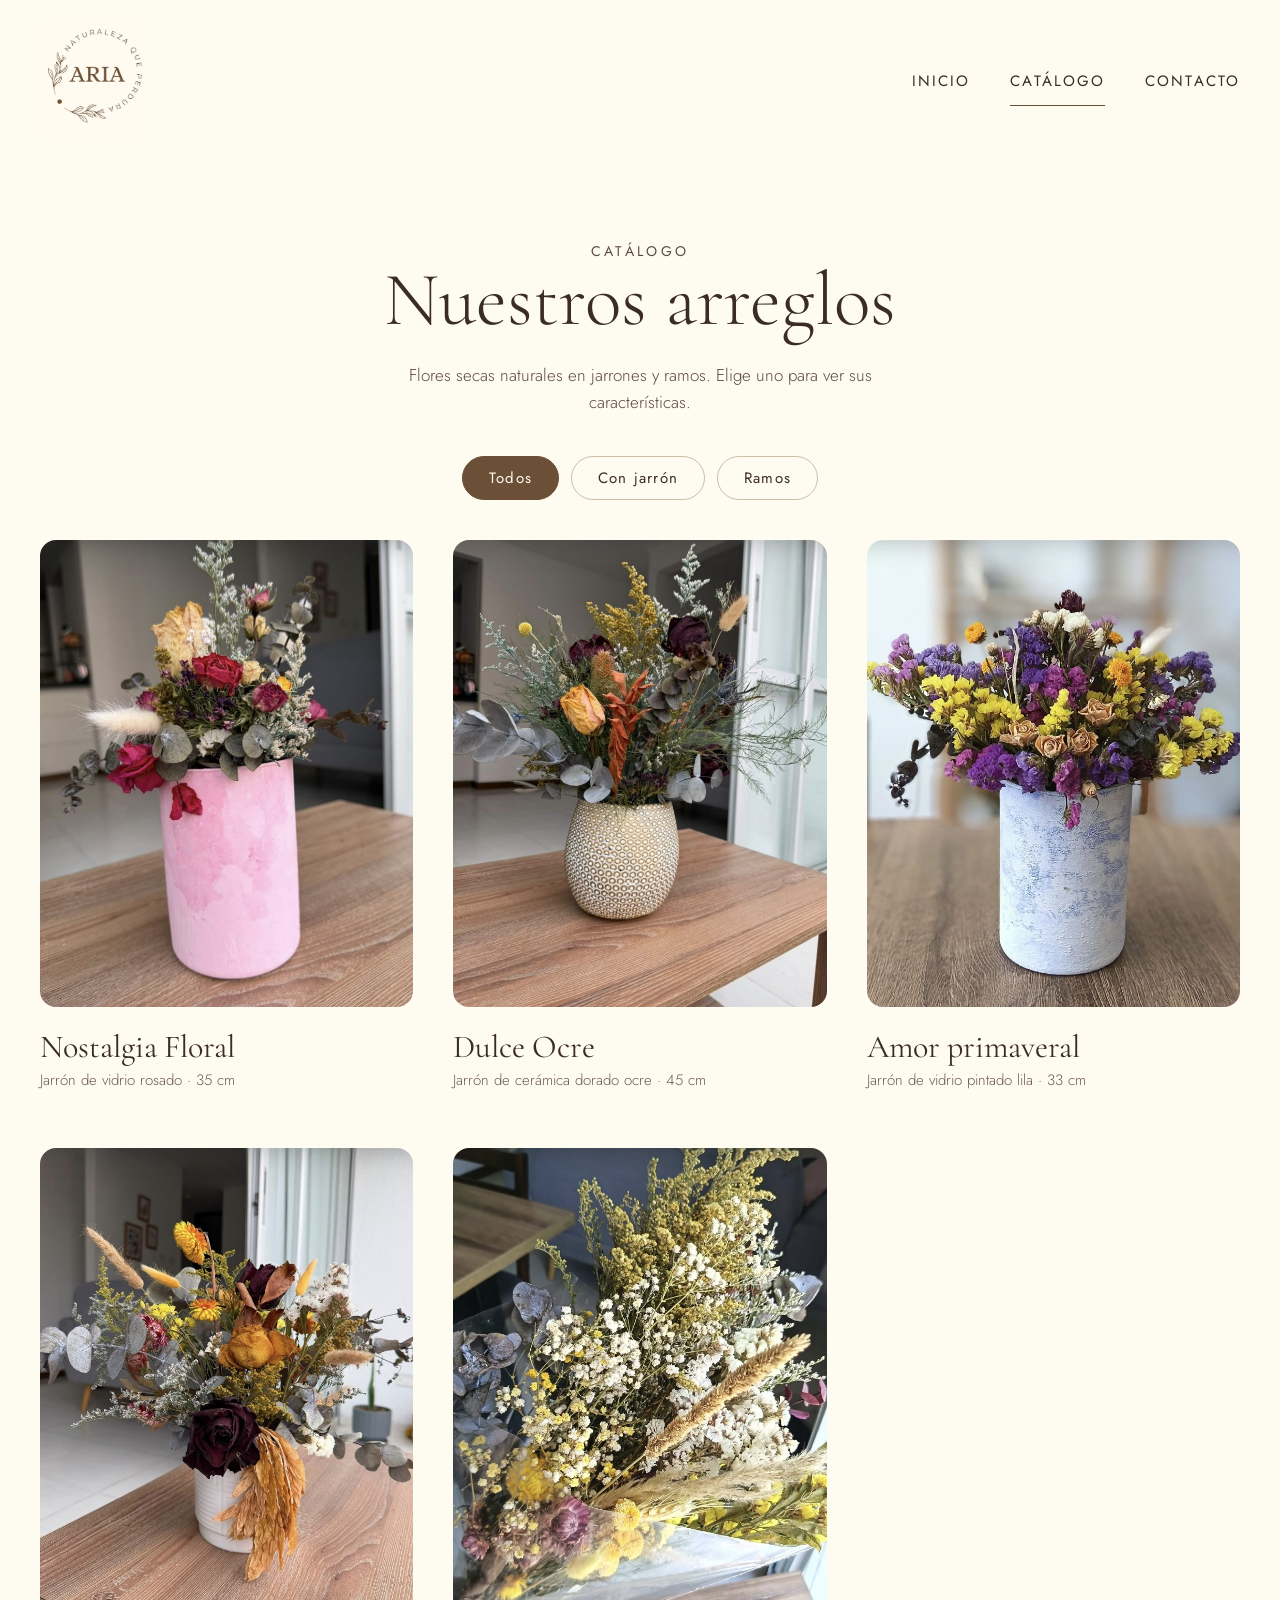
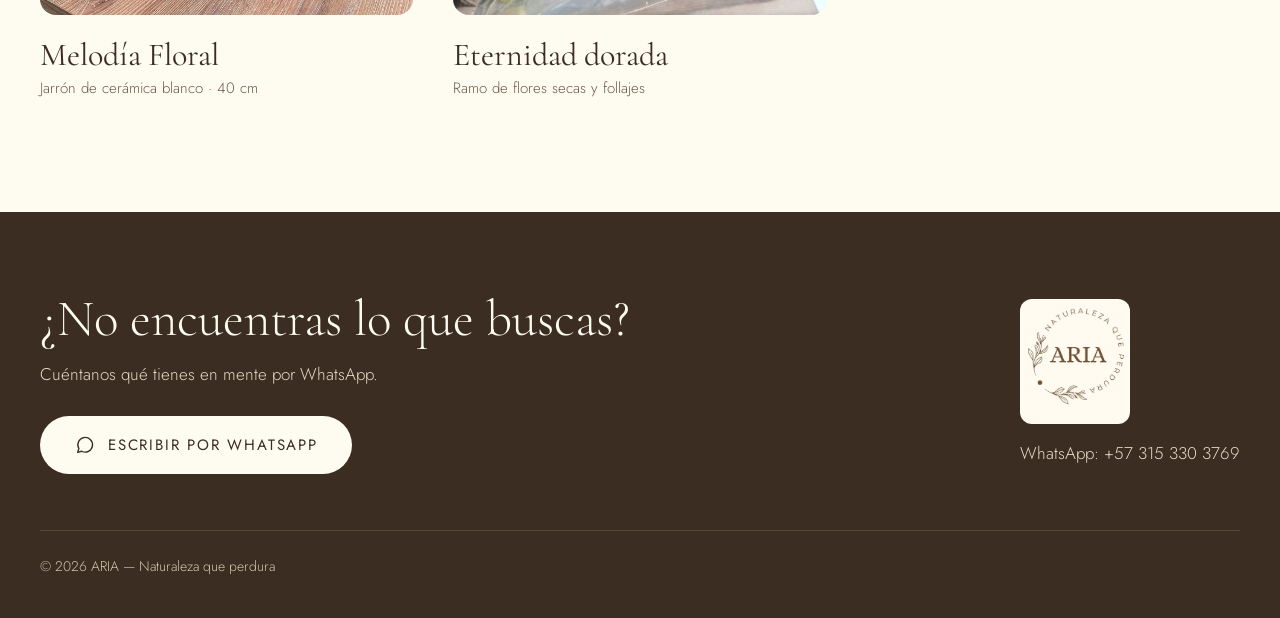
==== public/catalogo.html @ e8433ed2 "firts commit" ====
<!doctype html>
<html lang="es">

<head>
  <meta charset="utf-8">
  <meta name="viewport" content="width=device-width, initial-scale=1">
  <title>Catálogo — ARIA</title>
  <meta name="description" content="Arreglos de flores secas naturales en jarrones y ramos.">
  <meta property="og:type" content="website">
  <meta property="og:site_name" content="ARIA">
  <meta property="og:title" content="Catálogo — ARIA">
  <meta property="og:description" content="Arreglos de flores secas naturales en jarrones y ramos.">
  <meta property="og:image" content="https://TU-DOMINIO.vercel.app/img/nostalgia-floral.jpg">
  <meta property="og:url" content="https://TU-DOMINIO.vercel.app/catalogo.html">
  <meta name="twitter:card" content="summary_large_image">
  <link rel="icon" href="img/aria-logo.png">
  <link rel="preconnect" href="https://fonts.googleapis.com">
  <link rel="preconnect" href="https://fonts.gstatic.com" crossorigin>
  <link rel="stylesheet"
    href="https://fonts.googleapis.com/css2?family=Cormorant+Garamond:ital,wght@0,300;0,400;0,500;1,300;1,400&family=Jost:wght@300;400;500&display=swap">
  <link rel="stylesheet" href="styles.css">
</head>

<body>
  <header class="wrap site-header">
    <a class="logo" href="index.html" aria-label="ARIA, inicio"><img src="img/aria-logo.png" alt=""></a>
    <nav class="nav" aria-label="Principal">
      <a href="index.html">Inicio</a>
      <a href="catalogo.html" class="on">Catálogo</a>
      <a href="#contacto">Contacto</a>
    </nav>
  </header>
  <main>
    <section class="wrap page-title">
      <p class="eyebrow">Catálogo</p>
      <h1>Nuestros arreglos</h1>
      <p>Flores secas naturales en jarrones y ramos. Elige uno para ver sus características.</p>
    </section>
    <div class="wrap chips" role="group" aria-label="Filtrar por tipo">
      <button class="chip" type="button" data-f="todos" aria-pressed="true">Todos</button>
      <button class="chip" type="button" data-f="jarron" aria-pressed="false">Con jarrón</button>
      <button class="chip" type="button" data-f="ramo" aria-pressed="false">Ramos</button>
    </div>
    <section class="wrap catalog">
      <div class="grid" id="lista">
        <a class="card" href="p/nostalgia-floral.html" data-cat="jarron">
          <div class="ph"><img src="img/nostalgia-floral.jpg" alt="Nostalgia Floral: Jarrón de vidrio rosado · 35 cm"
              loading="lazy"></div>
          <h3>Nostalgia Floral</h3>
          <p>Jarrón de vidrio rosado · 35 cm</p>
        </a>
        <a class="card" href="p/dulce-ocre.html" data-cat="jarron">
          <div class="ph"><img src="img/dulce-ocre.jpg" alt="Dulce Ocre: Jarrón de cerámica dorado ocre · 45 cm"
              loading="lazy"></div>
          <h3>Dulce Ocre</h3>
          <p>Jarrón de cerámica dorado ocre · 45 cm</p>
        </a>
        <a class="card" href="p/amor-primaveral.html" data-cat="jarron">
          <div class="ph"><img src="img/amor-primaveral.jpg"
              alt="Amor primaveral: Jarrón de vidrio pintado lila · 33 cm" loading="lazy"></div>
          <h3>Amor primaveral</h3>
          <p>Jarrón de vidrio pintado lila · 33 cm</p>
        </a>
        <a class="card" href="p/melodia-floral.html" data-cat="jarron">
          <div class="ph"><img src="img/melodia-floral.jpg" alt="Melodía Floral: Jarrón de cerámica blanco · 40 cm"
              loading="lazy"></div>
          <h3>Melodía Floral</h3>
          <p>Jarrón de cerámica blanco · 40 cm</p>
        </a>
        <a class="card" href="p/eternidad-dorada.html" data-cat="ramo">
          <div class="ph"><img src="img/eternidad-dorada-1.jpg" alt="Eternidad dorada: Ramo de flores secas y follajes"
              loading="lazy"></div>
          <h3>Eternidad dorada</h3>
          <p>Ramo de flores secas y follajes</p>
        </a>
      </div>
    </section>
  </main>
  <script>
    (function () {
      var chips = document.querySelectorAll('.chip'), cards = document.querySelectorAll('#lista .card');
      chips.forEach(function (c) {
        c.addEventListener('click', function () {
          var f = c.getAttribute('data-f');
          chips.forEach(function (x) { x.setAttribute('aria-pressed', x === c) });
          cards.forEach(function (k) { k.hidden = !(f === 'todos' || k.getAttribute('data-cat') === f) });
        })
      });
    })();
  </script>
  <footer class="site-footer" id="contacto">
    <div class="wrap">
      <div class="top">
        <div>
          <h2>¿No encuentras lo que buscas?</h2>
          <p>Cuéntanos qué tienes en mente por WhatsApp.</p>
          <a class="btn btn-light"
            href="https://wa.me/573153303769?text=Hola%2C%20vi%20su%20p%C3%A1gina%20y%20quisiera%20informaci%C3%B3n%20sobre%20un%20arreglo."
            target="_blank" rel="noopener"><svg width="22" height="22" viewBox="0 0 24 24" fill="none"
              stroke="currentColor" stroke-width="1.5" stroke-linecap="round" stroke-linejoin="round"
              aria-hidden="true">
              <path d="M4 20l1.3-4.2A8 8 0 1 1 8.4 18.8z" />
            </svg> Escribir por WhatsApp</a>
        </div>
        <div>
          <img src="img/aria-logo.png" alt="ARIA, Naturaleza que perdura">
          <p class="tel">WhatsApp: +57 315 330 3769</p>
        </div>
      </div>
      <div class="copy">© 2026 ARIA — Naturaleza que perdura</div>
    </div>
  </footer>
</body>

</html>
---- public/styles.css ----
:root{
  --ground:#FEFBF1; --alt:#F4ECDC; --ink:#3B2D22; --brown:#6B4F36; --muted:#6E5C4C; --body:#5E4C3D;
  --sage:#5C6B4E; --sage-soft:#8A9A7B; --blush:#EBD9CE; --line:#E1D5BF;
  --serif:'Cormorant Garamond',serif; --sans:'Jost',system-ui,sans-serif;
}
*{box-sizing:border-box}
html{scroll-behavior:smooth}
body{margin:0;background:var(--ground);color:var(--ink);font-family:var(--sans);font-weight:300;font-size:17px;line-height:1.6}
img{max-width:100%}
a{color:var(--brown);text-decoration:none}
a:hover{color:var(--ink)}
.wrap{max-width:1280px;margin:0 auto;padding-left:40px;padding-right:40px}
.eyebrow{margin:0 0 16px;font-size:14px;letter-spacing:.24em;text-transform:uppercase;color:var(--sage);font-weight:400}
h1,h2,h3{font-family:var(--serif);font-weight:300;margin:0}

/* header */
.site-header{display:flex;flex-wrap:wrap;align-items:center;justify-content:space-between;gap:16px;padding-top:20px;padding-bottom:20px}
.site-header .logo img{width:108px;height:122px;object-fit:cover;display:block}
.nav{display:flex;gap:40px;font-size:15px;letter-spacing:.14em;text-transform:uppercase;font-weight:400}
.nav a{color:var(--ink);padding:12px 0;transition:color .2s}
.nav a:hover{color:var(--sage)}
.nav a.on{border-bottom:1px solid var(--brown)}

/* buttons */
.btn{display:inline-flex;align-items:center;gap:12px;background:var(--brown);color:var(--ground);padding:17px 34px;border-radius:999px;font-size:15px;letter-spacing:.12em;text-transform:uppercase;font-weight:400;transition:background .2s,transform .2s}
.btn:hover{background:var(--ink);color:var(--ground);transform:translateY(-1px)}
.btn svg{flex:none}
.btn-outline{background:transparent;border:1px solid var(--brown);color:var(--brown)}
.btn-outline:hover{background:var(--brown)}
.btn-light{background:var(--ground);color:var(--ink)}
.btn-light:hover{background:var(--alt);color:var(--ink)}
.link-u{padding:14px 0;font-size:15px;letter-spacing:.12em;text-transform:uppercase;font-weight:400;border-bottom:1px solid var(--brown)}

/* hero */
.hero{display:flex;flex-wrap:wrap;align-items:center;gap:64px;padding-top:32px;padding-bottom:96px}
.hero-text{flex:1 1 460px;min-width:0}
.hero h1{font-size:clamp(52px,7vw,92px);line-height:.98;letter-spacing:-.01em}
.hero h1 em{color:var(--brown)}
.hero p.lead{margin:36px 0 0;max-width:460px;font-size:19px;color:var(--body)}
.hero-cta{margin-top:44px;display:flex;flex-wrap:wrap;gap:16px;align-items:center}
.hero-art{flex:1 1 420px;min-width:0;display:flex;justify-content:center}
.hero-frame{position:relative;width:100%;max-width:500px}
.hero-frame .arch{aspect-ratio:4/5;border-radius:250px 250px 22px 22px;overflow:hidden;background:var(--blush)}
.hero-frame .arch img{width:100%;height:100%;object-fit:cover;display:block}
.hero-frame .dot{position:absolute;left:-48px;bottom:48px;width:170px;height:170px;border-radius:50%;overflow:hidden;border:8px solid var(--ground);background:var(--blush)}
.hero-frame .dot img{width:100%;height:100%;object-fit:cover;display:block}

.band{background:var(--alt);padding:30px 0}
.band .wrap{display:flex;flex-wrap:wrap;justify-content:space-between;gap:20px 40px;font-family:var(--serif);font-size:26px;font-style:italic;font-weight:400;color:var(--body)}

/* sections */
.section{padding-top:112px;padding-bottom:96px}
.section-head{display:flex;flex-wrap:wrap;align-items:flex-end;justify-content:space-between;gap:20px;margin-bottom:56px}
.section-head h2{font-size:clamp(38px,5vw,60px);line-height:1.05}

/* cards */
.grid{display:grid;grid-template-columns:repeat(auto-fill,minmax(280px,1fr));gap:56px 40px}
.card{display:block;color:var(--ink)}
.card:hover{color:var(--ink)}
.card .ph{aspect-ratio:4/5;border-radius:16px;background:var(--blush);overflow:hidden}
.card .ph img{width:100%;height:100%;object-fit:cover;display:block;transition:transform .8s ease}
.card:hover .ph img{transform:scale(1.04)}
.card h3{margin:22px 0 4px;font-weight:400;font-size:32px;line-height:1.1}
.card p{margin:0;font-size:15px;color:var(--muted)}
.card .precio{margin-top:6px;font-family:var(--serif);font-size:24px;color:var(--brown)}

/* about */
.about{background:var(--alt);padding:104px 0}
.about .wrap{display:flex;flex-wrap:wrap;align-items:center;gap:72px}
.about .pic{flex:1 1 420px;min-width:0}
.about .pic div{aspect-ratio:1/1;max-width:520px;border-radius:22px 220px 22px 22px;overflow:hidden;background:var(--blush)}
.about .pic img{width:100%;height:100%;object-fit:cover;display:block}
.about .txt{flex:1 1 440px;min-width:0}
.about h2{font-size:clamp(38px,5vw,56px);line-height:1.08}
.about p{margin:28px 0 36px;max-width:500px;color:var(--body)}

/* steps */
.steps h2{text-align:center;font-size:clamp(38px,5vw,56px);line-height:1.1;margin-bottom:64px}
.steps .row{display:grid;grid-template-columns:repeat(auto-fit,minmax(260px,1fr));gap:48px}
.step{text-align:center;padding:0 12px}
.step .n{font-family:var(--serif);font-style:italic;font-size:64px;line-height:1;color:var(--sage-soft)}
.step h3{margin:16px 0 10px;font-weight:500;font-size:30px}
.step p{margin:0 auto;max-width:320px;font-size:16px;color:var(--body)}

/* catalog */
.page-title{padding-top:56px;padding-bottom:40px;text-align:center}
.page-title h1{font-size:clamp(46px,6vw,76px);line-height:1.02}
.page-title p{margin:22px auto 0;max-width:520px;color:var(--body)}
.chips{display:flex;flex-wrap:wrap;justify-content:center;gap:12px;padding-bottom:40px}
.chip{cursor:pointer;font:400 15px/1 var(--sans);letter-spacing:.08em;padding:12px 26px;min-height:44px;border-radius:999px;border:1px solid #CDBFA8;background:transparent;color:var(--ink);transition:background .2s,color .2s}
.chip[aria-pressed="true"]{background:var(--brown);border-color:var(--brown);color:var(--ground)}
.catalog{padding-bottom:112px}
.card[hidden]{display:none}

/* product */
.crumbs{padding-top:20px;font-size:15px;color:var(--muted)}
.crumbs a{color:var(--muted);display:inline-block;padding:10px 0}
.crumbs a:hover{color:var(--ink)}
.crumbs span{color:var(--ink)}
.detail{display:flex;flex-wrap:wrap;gap:72px;align-items:flex-start;padding-top:28px;padding-bottom:104px}
.gallery{flex:1 1 520px;min-width:0}
.gallery .main{aspect-ratio:4/5;border-radius:20px;overflow:hidden;background:var(--blush)}
.gallery .main img{width:100%;height:100%;object-fit:cover;display:block}
.thumbs{display:flex;gap:14px;margin-top:16px}
.thumb{width:88px;height:88px;padding:0;border-radius:12px;overflow:hidden;background:var(--blush);border:2px solid transparent;cursor:pointer}
.thumb[aria-current="true"]{border-color:var(--brown)}
.thumb img{width:100%;height:100%;object-fit:cover;display:block}
.info{flex:1 1 420px;min-width:0;padding-top:12px}
.info h1{font-size:clamp(46px,5vw,68px);line-height:1.02}
.info .precio{margin:18px 0 0;font-family:var(--serif);font-size:32px;color:var(--brown)}
.info .desc{margin:28px 0 0;max-width:480px;color:var(--body)}
.specs{margin:36px 0 40px;max-width:480px;border-top:1px solid var(--line)}
.specs div{display:flex;justify-content:space-between;gap:24px;padding:16px 0;border-bottom:1px solid var(--line);font-size:16px}
.specs dt{margin:0;color:var(--muted)}
.specs dd{margin:0;text-align:right;font-weight:400}
.btn-lg{padding:19px 38px}
.others{background:var(--alt);padding:88px 0 96px}
.others .head{display:flex;flex-wrap:wrap;align-items:flex-end;justify-content:space-between;gap:16px;margin-bottom:40px}
.others h2{font-size:clamp(34px,4vw,48px);line-height:1.1}
.others .row{display:grid;grid-template-columns:repeat(auto-fit,minmax(220px,1fr));gap:28px}
.others .card .ph{border-radius:14px}
.others .card h3{font-size:26px;margin-top:14px}

/* footer */
.site-footer{background:var(--ink);color:var(--alt);padding:80px 0 40px}
.site-footer .top{display:flex;flex-wrap:wrap;justify-content:space-between;align-items:center;gap:40px}
.site-footer h2{font-size:clamp(34px,4vw,52px);line-height:1.08;color:var(--ground)}
.site-footer p{margin:14px 0 28px;color:#E4D8C4;max-width:400px}
.site-footer .tel{margin:0;color:#E4D8C4}
.site-footer img{width:110px;height:auto;border-radius:12px;display:block;margin-bottom:16px}
.site-footer .copy{margin-top:56px;padding-top:24px;border-top:1px solid #5A4838;font-size:14px;color:#D2C4AC}

@media (max-width:640px){
  .wrap{padding-left:20px;padding-right:20px}
  .nav{gap:22px;font-size:13px}
  .site-header .logo img{width:84px;height:95px}
  .hero{gap:40px}
  .hero-frame .dot{left:-12px;width:120px;height:120px;border-width:6px}
  .band .wrap{font-size:21px}
  .section{padding-top:72px;padding-bottom:64px}
  .about{padding:72px 0}
  .about .wrap{gap:40px}
  .detail{gap:40px}
}
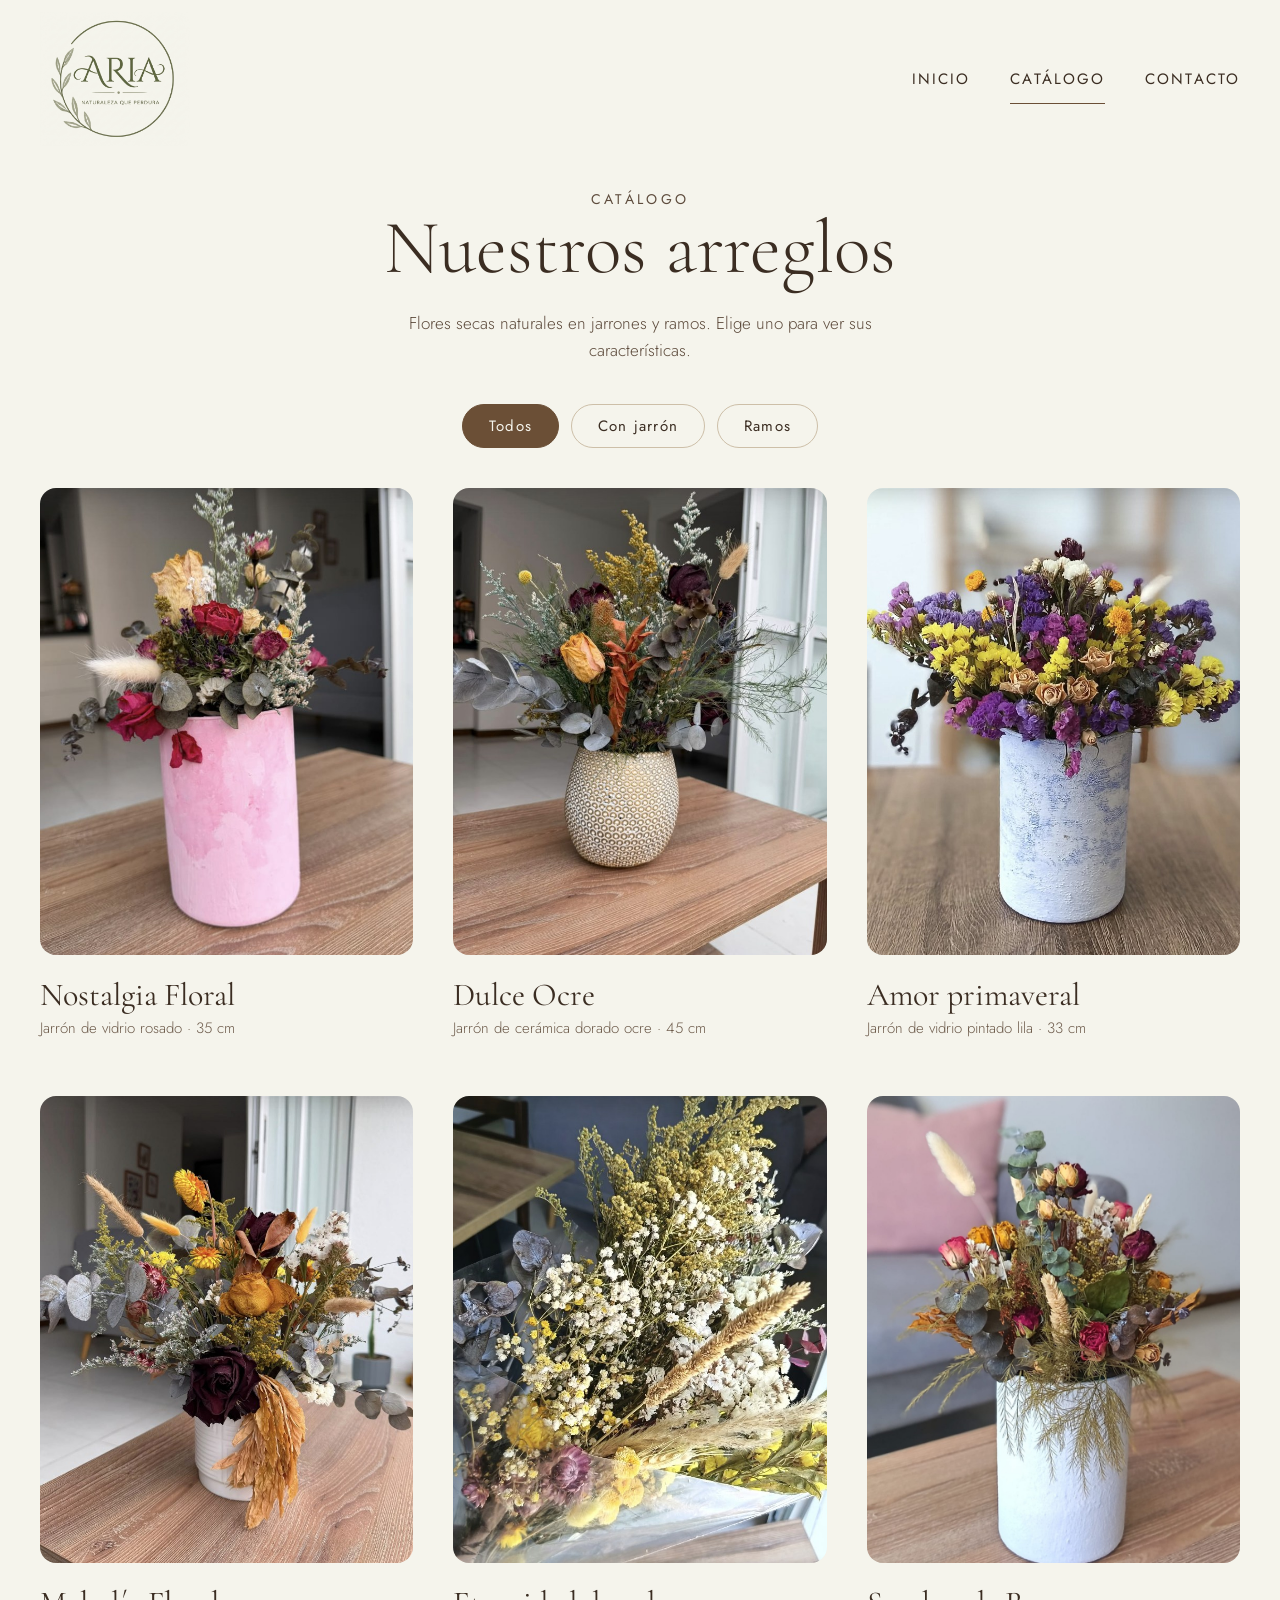
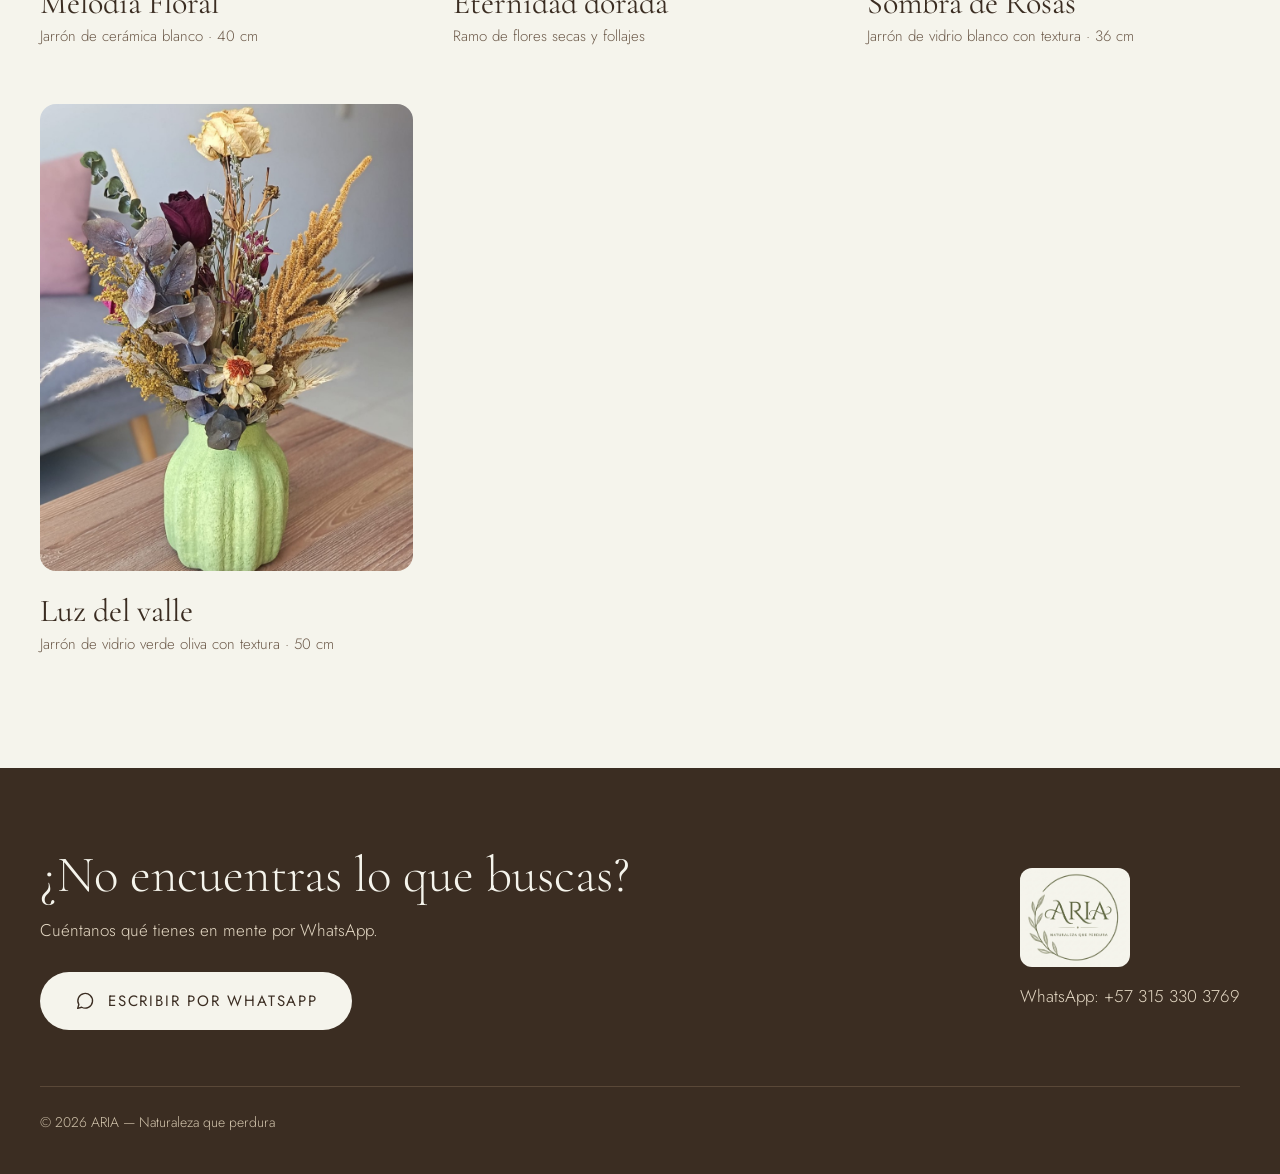
==== commit ba40e011: "agragar productos" ====
--- a/public/catalogo.html
+++ b/public/catalogo.html
@@ -1,115 +1,106 @@
 <!doctype html>
 <html lang="es">
-
 <head>
-  <meta charset="utf-8">
-  <meta name="viewport" content="width=device-width, initial-scale=1">
-  <title>Catálogo — ARIA</title>
-  <meta name="description" content="Arreglos de flores secas naturales en jarrones y ramos.">
-  <meta property="og:type" content="website">
-  <meta property="og:site_name" content="ARIA">
-  <meta property="og:title" content="Catálogo — ARIA">
-  <meta property="og:description" content="Arreglos de flores secas naturales en jarrones y ramos.">
-  <meta property="og:image" content="https://TU-DOMINIO.vercel.app/img/nostalgia-floral.jpg">
-  <meta property="og:url" content="https://TU-DOMINIO.vercel.app/catalogo.html">
-  <meta name="twitter:card" content="summary_large_image">
-  <link rel="icon" href="img/aria-logo.png">
-  <link rel="preconnect" href="https://fonts.googleapis.com">
-  <link rel="preconnect" href="https://fonts.gstatic.com" crossorigin>
-  <link rel="stylesheet"
-    href="https://fonts.googleapis.com/css2?family=Cormorant+Garamond:ital,wght@0,300;0,400;0,500;1,300;1,400&family=Jost:wght@300;400;500&display=swap">
-  <link rel="stylesheet" href="styles.css">
+<meta charset="utf-8">
+<meta name="viewport" content="width=device-width, initial-scale=1">
+<title>Catálogo — ARIA</title>
+<meta name="description" content="Arreglos de flores secas naturales en jarrones y ramos.">
+<meta property="og:type" content="website">
+<meta property="og:site_name" content="ARIA">
+<meta property="og:title" content="Catálogo — ARIA">
+<meta property="og:description" content="Arreglos de flores secas naturales en jarrones y ramos.">
+<meta property="og:image" content="https://aria-flowers.com/img/nostalgia-floral.jpg">
+<meta property="og:url" content="https://aria-flowers.com/catalogo.html">
+<meta name="twitter:card" content="summary_large_image">
+<link rel="icon" href="img/aria-logo.png">
+<link rel="preconnect" href="https://fonts.googleapis.com">
+<link rel="preconnect" href="https://fonts.gstatic.com" crossorigin>
+<link rel="stylesheet" href="https://fonts.googleapis.com/css2?family=Cormorant+Garamond:ital,wght@0,300;0,400;0,500;1,300;1,400&family=Jost:wght@300;400;500&display=swap">
+<link rel="stylesheet" href="styles.css">
 </head>
-
 <body>
-  <header class="wrap site-header">
-    <a class="logo" href="index.html" aria-label="ARIA, inicio"><img src="img/aria-logo.png" alt=""></a>
-    <nav class="nav" aria-label="Principal">
-      <a href="index.html">Inicio</a>
-      <a href="catalogo.html" class="on">Catálogo</a>
-      <a href="#contacto">Contacto</a>
-    </nav>
-  </header>
-  <main>
-    <section class="wrap page-title">
-      <p class="eyebrow">Catálogo</p>
-      <h1>Nuestros arreglos</h1>
-      <p>Flores secas naturales en jarrones y ramos. Elige uno para ver sus características.</p>
-    </section>
-    <div class="wrap chips" role="group" aria-label="Filtrar por tipo">
-      <button class="chip" type="button" data-f="todos" aria-pressed="true">Todos</button>
-      <button class="chip" type="button" data-f="jarron" aria-pressed="false">Con jarrón</button>
-      <button class="chip" type="button" data-f="ramo" aria-pressed="false">Ramos</button>
-    </div>
-    <section class="wrap catalog">
-      <div class="grid" id="lista">
-        <a class="card" href="p/nostalgia-floral.html" data-cat="jarron">
-          <div class="ph"><img src="img/nostalgia-floral.jpg" alt="Nostalgia Floral: Jarrón de vidrio rosado · 35 cm"
-              loading="lazy"></div>
-          <h3>Nostalgia Floral</h3>
-          <p>Jarrón de vidrio rosado · 35 cm</p>
-        </a>
-        <a class="card" href="p/dulce-ocre.html" data-cat="jarron">
-          <div class="ph"><img src="img/dulce-ocre.jpg" alt="Dulce Ocre: Jarrón de cerámica dorado ocre · 45 cm"
-              loading="lazy"></div>
-          <h3>Dulce Ocre</h3>
-          <p>Jarrón de cerámica dorado ocre · 45 cm</p>
-        </a>
-        <a class="card" href="p/amor-primaveral.html" data-cat="jarron">
-          <div class="ph"><img src="img/amor-primaveral.jpg"
-              alt="Amor primaveral: Jarrón de vidrio pintado lila · 33 cm" loading="lazy"></div>
-          <h3>Amor primaveral</h3>
-          <p>Jarrón de vidrio pintado lila · 33 cm</p>
-        </a>
-        <a class="card" href="p/melodia-floral.html" data-cat="jarron">
-          <div class="ph"><img src="img/melodia-floral.jpg" alt="Melodía Floral: Jarrón de cerámica blanco · 40 cm"
-              loading="lazy"></div>
-          <h3>Melodía Floral</h3>
-          <p>Jarrón de cerámica blanco · 40 cm</p>
-        </a>
-        <a class="card" href="p/eternidad-dorada.html" data-cat="ramo">
-          <div class="ph"><img src="img/eternidad-dorada-1.jpg" alt="Eternidad dorada: Ramo de flores secas y follajes"
-              loading="lazy"></div>
-          <h3>Eternidad dorada</h3>
-          <p>Ramo de flores secas y follajes</p>
-        </a>
-      </div>
-    </section>
-  </main>
-  <script>
-    (function () {
-      var chips = document.querySelectorAll('.chip'), cards = document.querySelectorAll('#lista .card');
-      chips.forEach(function (c) {
-        c.addEventListener('click', function () {
-          var f = c.getAttribute('data-f');
-          chips.forEach(function (x) { x.setAttribute('aria-pressed', x === c) });
-          cards.forEach(function (k) { k.hidden = !(f === 'todos' || k.getAttribute('data-cat') === f) });
-        })
-      });
-    })();
-  </script>
-  <footer class="site-footer" id="contacto">
-    <div class="wrap">
-      <div class="top">
-        <div>
-          <h2>¿No encuentras lo que buscas?</h2>
-          <p>Cuéntanos qué tienes en mente por WhatsApp.</p>
-          <a class="btn btn-light"
-            href="https://wa.me/573153303769?text=Hola%2C%20vi%20su%20p%C3%A1gina%20y%20quisiera%20informaci%C3%B3n%20sobre%20un%20arreglo."
-            target="_blank" rel="noopener"><svg width="22" height="22" viewBox="0 0 24 24" fill="none"
-              stroke="currentColor" stroke-width="1.5" stroke-linecap="round" stroke-linejoin="round"
-              aria-hidden="true">
-              <path d="M4 20l1.3-4.2A8 8 0 1 1 8.4 18.8z" />
-            </svg> Escribir por WhatsApp</a>
-        </div>
-        <div>
-          <img src="img/aria-logo.png" alt="ARIA, Naturaleza que perdura">
-          <p class="tel">WhatsApp: +57 315 330 3769</p>
-        </div>
-      </div>
-      <div class="copy">© 2026 ARIA — Naturaleza que perdura</div>
-    </div>
-  </footer>
+<header class="wrap site-header">
+<a class="logo" href="index.html" aria-label="ARIA, inicio"><img src="img/aria-logo.png" alt=""></a>
+<nav class="nav" aria-label="Principal">
+<a href="index.html">Inicio</a>
+<a href="catalogo.html" class="on">Catálogo</a>
+<a href="#contacto">Contacto</a>
+</nav>
+</header>
+<main>
+<section class="wrap page-title">
+<p class="eyebrow">Catálogo</p>
+<h1>Nuestros arreglos</h1>
+<p>Flores secas naturales en jarrones y ramos. Elige uno para ver sus características.</p>
+</section>
+<div class="wrap chips" role="group" aria-label="Filtrar por tipo">
+<button class="chip" type="button" data-f="todos" aria-pressed="true">Todos</button>
+<button class="chip" type="button" data-f="jarron" aria-pressed="false">Con jarrón</button>
+<button class="chip" type="button" data-f="ramo" aria-pressed="false">Ramos</button>
+</div>
+<section class="wrap catalog"><div class="grid" id="lista">
+<a class="card" href="p/nostalgia-floral.html" data-cat="jarron">
+<div class="ph"><img src="img/nostalgia-floral.jpg" alt="Nostalgia Floral: Jarrón de vidrio rosado · 35 cm" loading="lazy"></div>
+<h3>Nostalgia Floral</h3>
+<p>Jarrón de vidrio rosado · 35 cm</p>
+</a>
+<a class="card" href="p/dulce-ocre.html" data-cat="jarron">
+<div class="ph"><img src="img/dulce-ocre.jpg" alt="Dulce Ocre: Jarrón de cerámica dorado ocre · 45 cm" loading="lazy"></div>
+<h3>Dulce Ocre</h3>
+<p>Jarrón de cerámica dorado ocre · 45 cm</p>
+</a>
+<a class="card" href="p/amor-primaveral.html" data-cat="jarron">
+<div class="ph"><img src="img/amor-primaveral.jpg" alt="Amor primaveral: Jarrón de vidrio pintado lila · 33 cm" loading="lazy"></div>
+<h3>Amor primaveral</h3>
+<p>Jarrón de vidrio pintado lila · 33 cm</p>
+</a>
+<a class="card" href="p/melodia-floral.html" data-cat="jarron">
+<div class="ph"><img src="img/melodia-floral.jpg" alt="Melodía Floral: Jarrón de cerámica blanco · 40 cm" loading="lazy"></div>
+<h3>Melodía Floral</h3>
+<p>Jarrón de cerámica blanco · 40 cm</p>
+</a>
+<a class="card" href="p/eternidad-dorada.html" data-cat="ramo">
+<div class="ph"><img src="img/eternidad-dorada-1.jpg" alt="Eternidad dorada: Ramo de flores secas y follajes" loading="lazy"></div>
+<h3>Eternidad dorada</h3>
+<p>Ramo de flores secas y follajes</p>
+</a>
+<a class="card" href="p/sombra-de-rosas.html" data-cat="jarron">
+<div class="ph"><img src="img/sombra-de-rosas.jpg" alt="Sombra de Rosas: Jarrón de vidrio blanco con textura · 36 cm" loading="lazy"></div>
+<h3>Sombra de Rosas</h3>
+<p>Jarrón de vidrio blanco con textura · 36 cm</p>
+</a>
+<a class="card" href="p/luz-del-valle.html" data-cat="jarron">
+<div class="ph"><img src="img/luz-del-valle-1.jpg" alt="Luz del valle: Jarrón de vidrio verde oliva con textura · 50 cm" loading="lazy"></div>
+<h3>Luz del valle</h3>
+<p>Jarrón de vidrio verde oliva con textura · 50 cm</p>
+</a>
+</div></section>
+</main>
+<script>
+(function(){
+  var chips=document.querySelectorAll('.chip'),cards=document.querySelectorAll('#lista .card');
+  chips.forEach(function(c){c.addEventListener('click',function(){
+    var f=c.getAttribute('data-f');
+    chips.forEach(function(x){x.setAttribute('aria-pressed',x===c)});
+    cards.forEach(function(k){k.hidden=!(f==='todos'||k.getAttribute('data-cat')===f)});
+  })});
+})();
+</script>
+<footer class="site-footer" id="contacto">
+<div class="wrap">
+<div class="top">
+<div>
+<h2>¿No encuentras lo que buscas?</h2>
+<p>Cuéntanos qué tienes en mente por WhatsApp.</p>
+<a class="btn btn-light" href="https://wa.me/573153303769?text=Hola%2C%20vi%20su%20p%C3%A1gina%20y%20quisiera%20informaci%C3%B3n%20sobre%20un%20arreglo." target="_blank" rel="noopener"><svg width="22" height="22" viewBox="0 0 24 24" fill="none" stroke="currentColor" stroke-width="1.5" stroke-linecap="round" stroke-linejoin="round" aria-hidden="true"><path d="M4 20l1.3-4.2A8 8 0 1 1 8.4 18.8z"/></svg> Escribir por WhatsApp</a>
+</div>
+<div>
+<img src="img/aria-logo.png" alt="ARIA, Naturaleza que perdura">
+<p class="tel">WhatsApp: +57 315 330 3769</p>
+</div>
+</div>
+<div class="copy">© 2026 ARIA — Naturaleza que perdura</div>
+</div>
+</footer>
 </body>
-
 </html>
--- a/public/styles.css
+++ b/public/styles.css
@@ -1,5 +1,5 @@
 :root{
-  --ground:#FEFBF1; --alt:#F4ECDC; --ink:#3B2D22; --brown:#6B4F36; --muted:#6E5C4C; --body:#5E4C3D;
+  --ground:#F5F4EC; --alt:#E3E1CF; --ink:#3B2D22; --brown:#6B4F36; --muted:#6E5C4C; --body:#5E4C3D;
   --sage:#5C6B4E; --sage-soft:#8A9A7B; --blush:#EBD9CE; --line:#E1D5BF;
   --serif:'Cormorant Garamond',serif; --sans:'Jost',system-ui,sans-serif;
 }
@@ -14,8 +14,8 @@
 h1,h2,h3{font-family:var(--serif);font-weight:300;margin:0}
 
 /* header */
-.site-header{display:flex;flex-wrap:wrap;align-items:center;justify-content:space-between;gap:16px;padding-top:20px;padding-bottom:20px}
-.site-header .logo img{width:108px;height:122px;object-fit:cover;display:block}
+.site-header{display:flex;flex-wrap:wrap;align-items:center;justify-content:space-between;gap:16px;padding-top:12px;padding-bottom:12px}
+.site-header .logo img{width:150px;height:134px;object-fit:contain;display:block}
 .nav{display:flex;gap:40px;font-size:15px;letter-spacing:.14em;text-transform:uppercase;font-weight:400}
 .nav a{color:var(--ink);padding:12px 0;transition:color .2s}
 .nav a:hover{color:var(--sage)}
@@ -32,7 +32,7 @@
 .link-u{padding:14px 0;font-size:15px;letter-spacing:.12em;text-transform:uppercase;font-weight:400;border-bottom:1px solid var(--brown)}
 
 /* hero */
-.hero{display:flex;flex-wrap:wrap;align-items:center;gap:64px;padding-top:32px;padding-bottom:96px}
+.hero{display:flex;flex-wrap:wrap;align-items:center;gap:64px;padding-top:24px;padding-bottom:72px}
 .hero-text{flex:1 1 460px;min-width:0}
 .hero h1{font-size:clamp(52px,7vw,92px);line-height:.98;letter-spacing:-.01em}
 .hero h1 em{color:var(--brown)}
@@ -40,8 +40,11 @@
 .hero-cta{margin-top:44px;display:flex;flex-wrap:wrap;gap:16px;align-items:center}
 .hero-art{flex:1 1 420px;min-width:0;display:flex;justify-content:center}
 .hero-frame{position:relative;width:100%;max-width:500px}
+@media (min-width:900px){.hero-frame{max-width:clamp(320px,calc((100vh - 280px)*.8),500px)}}
 .hero-frame .arch{aspect-ratio:4/5;border-radius:250px 250px 22px 22px;overflow:hidden;background:var(--blush)}
-.hero-frame .arch img{width:100%;height:100%;object-fit:cover;display:block}
+.hero-frame .arch img{width:100%;height:100%;object-fit:cover;display:block;animation:hero-zoom 16s ease-in-out infinite;will-change:transform}
+@keyframes hero-zoom{0%,100%{transform:scale(1)}50%{transform:scale(1.12)}}
+@media (prefers-reduced-motion:reduce){.hero-frame .arch img{animation:none}}
 .hero-frame .dot{position:absolute;left:-48px;bottom:48px;width:170px;height:170px;border-radius:50%;overflow:hidden;border:8px solid var(--ground);background:var(--blush)}
 .hero-frame .dot img{width:100%;height:100%;object-fit:cover;display:block}
 
@@ -83,7 +86,7 @@
 .step p{margin:0 auto;max-width:320px;font-size:16px;color:var(--body)}
 
 /* catalog */
-.page-title{padding-top:56px;padding-bottom:40px;text-align:center}
+.page-title{padding-top:8px;padding-bottom:40px;text-align:center}
 .page-title h1{font-size:clamp(46px,6vw,76px);line-height:1.02}
 .page-title p{margin:22px auto 0;max-width:520px;color:var(--body)}
 .chips{display:flex;flex-wrap:wrap;justify-content:center;gap:12px;padding-bottom:40px}
@@ -133,7 +136,8 @@
 @media (max-width:640px){
   .wrap{padding-left:20px;padding-right:20px}
   .nav{gap:22px;font-size:13px}
-  .site-header .logo img{width:84px;height:95px}
+  .site-header{flex-direction:column;justify-content:center;gap:4px}
+  .site-header .logo img{width:104px;height:93px}
   .hero{gap:40px}
   .hero-frame .dot{left:-12px;width:120px;height:120px;border-width:6px}
   .band .wrap{font-size:21px}
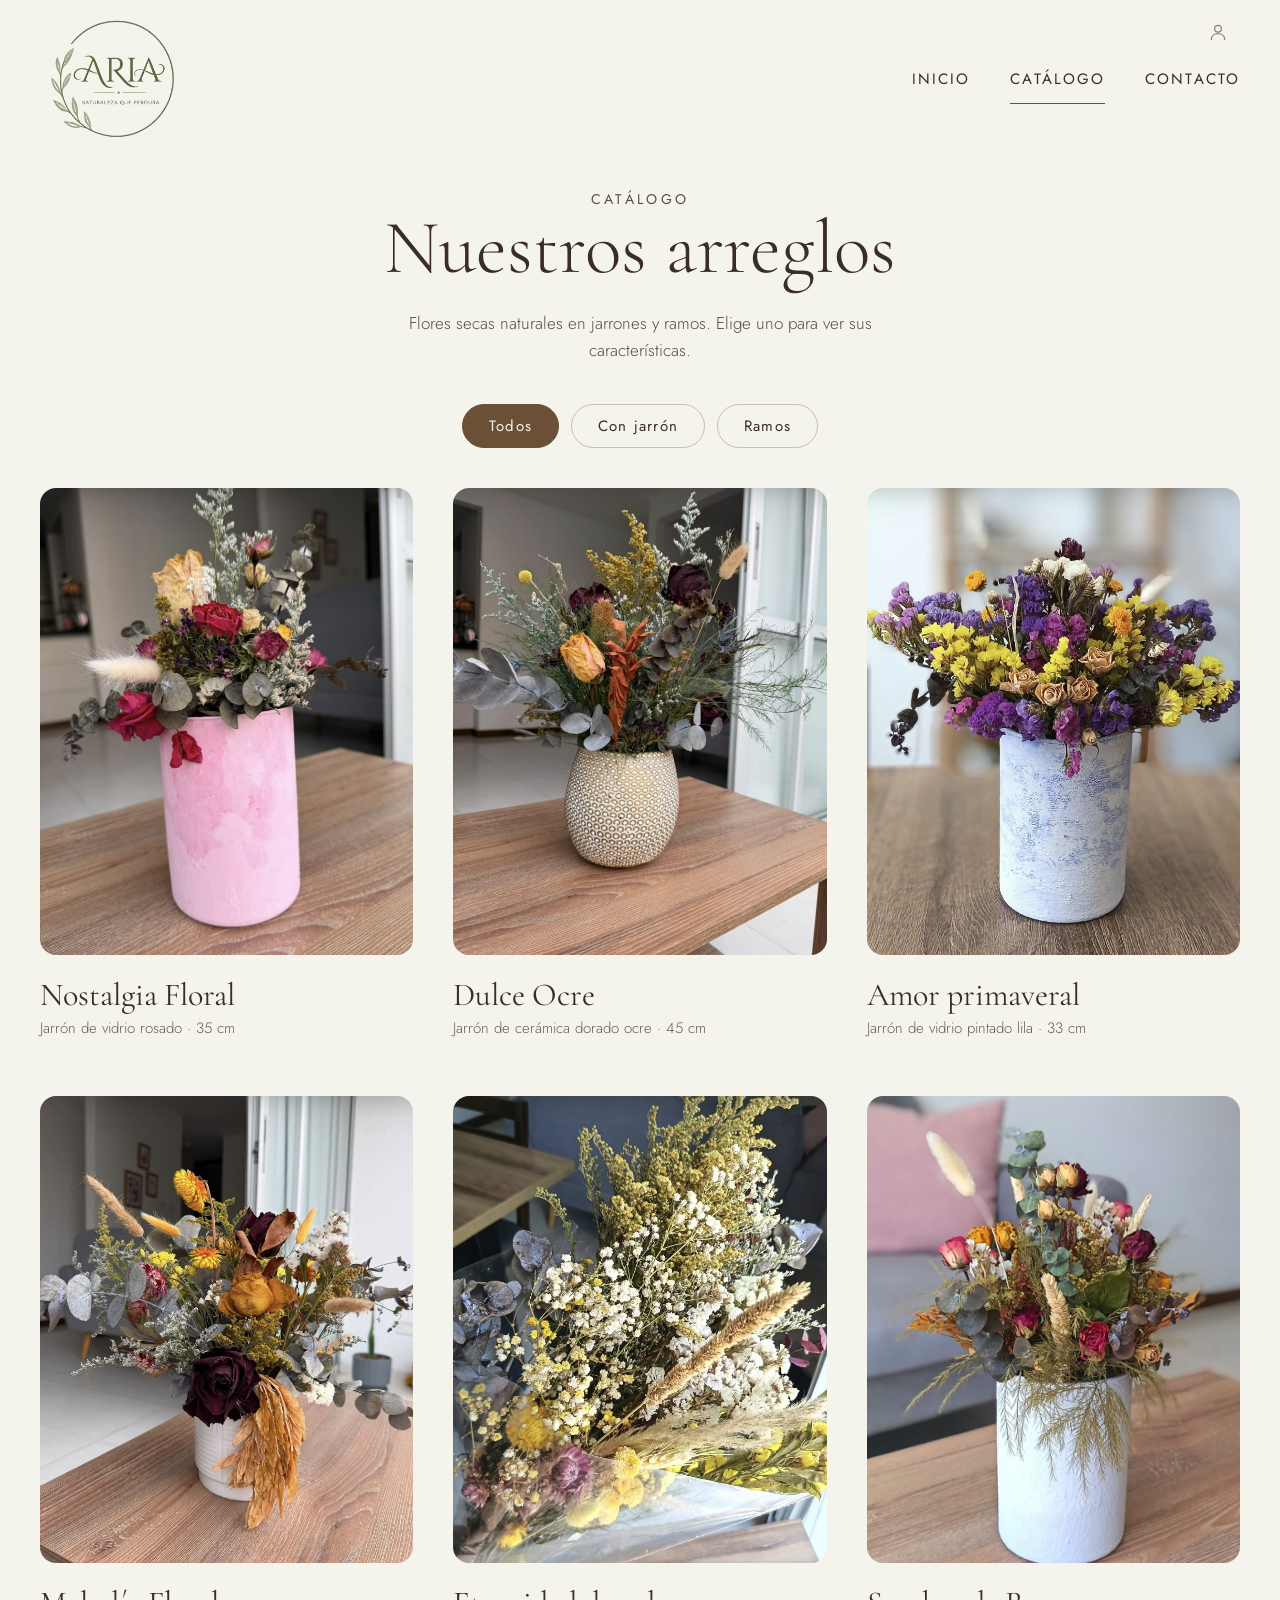
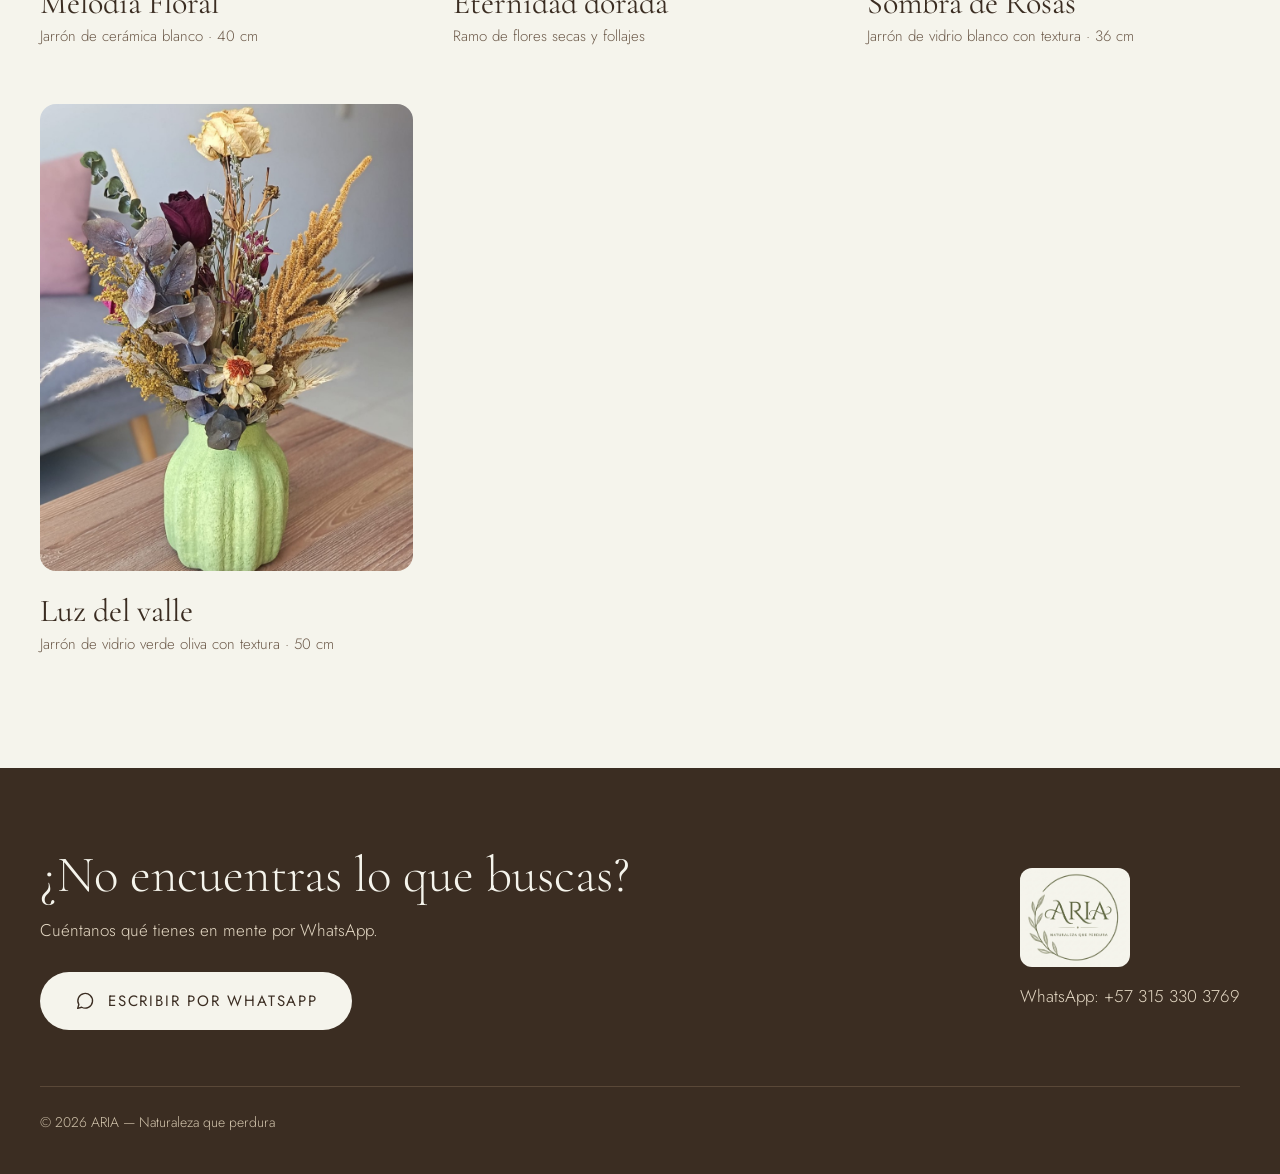
==== commit 7b16e449: "link crud" ====
--- a/public/catalogo.html
+++ b/public/catalogo.html
@@ -10,7 +10,7 @@
 <meta property="og:title" content="Catálogo — ARIA">
 <meta property="og:description" content="Arreglos de flores secas naturales en jarrones y ramos.">
 <meta property="og:image" content="https://aria-flowers.com/img/nostalgia-floral.jpg">
-<meta property="og:url" content="https://aria-flowers.com/catalogo.html">
+<meta property="og:url" content="https://aria-flowers.com/catalogo">
 <meta name="twitter:card" content="summary_large_image">
 <link rel="icon" href="img/aria-logo.png">
 <link rel="preconnect" href="https://fonts.googleapis.com">
@@ -26,6 +26,7 @@
 <a href="catalogo.html" class="on">Catálogo</a>
 <a href="#contacto">Contacto</a>
 </nav>
+<a class="admin-link" href="admin/" aria-label="Administrar" title="Administrar" rel="nofollow"><svg width="20" height="20" viewBox="0 0 24 24" fill="none" stroke="currentColor" stroke-width="1.5" stroke-linecap="round" stroke-linejoin="round" aria-hidden="true"><circle cx="12" cy="8" r="4"/><path d="M4 21c0-4.4 3.6-7 8-7s8 2.6 8 7"/></svg></a>
 </header>
 <main>
 <section class="wrap page-title">
--- a/public/styles.css
+++ b/public/styles.css
@@ -15,6 +15,9 @@
 
 /* header */
 .site-header{display:flex;flex-wrap:wrap;align-items:center;justify-content:space-between;gap:16px;padding-top:12px;padding-bottom:12px}
+.site-header{position:relative}
+.admin-link{position:absolute;top:10px;right:40px;display:flex;align-items:center;justify-content:center;width:44px;height:44px;border-radius:50%;color:var(--brown);opacity:.7;transition:opacity .2s,background .2s}
+.admin-link:hover{opacity:1;background:var(--alt)}
 .site-header .logo img{width:150px;height:134px;object-fit:contain;display:block}
 .nav{display:flex;gap:40px;font-size:15px;letter-spacing:.14em;text-transform:uppercase;font-weight:400}
 .nav a{color:var(--ink);padding:12px 0;transition:color .2s}
@@ -136,6 +139,7 @@
 @media (max-width:640px){
   .wrap{padding-left:20px;padding-right:20px}
   .nav{gap:22px;font-size:13px}
+  .admin-link{right:20px}
   .site-header{flex-direction:column;justify-content:center;gap:4px}
   .site-header .logo img{width:104px;height:93px}
   .hero{gap:40px}
